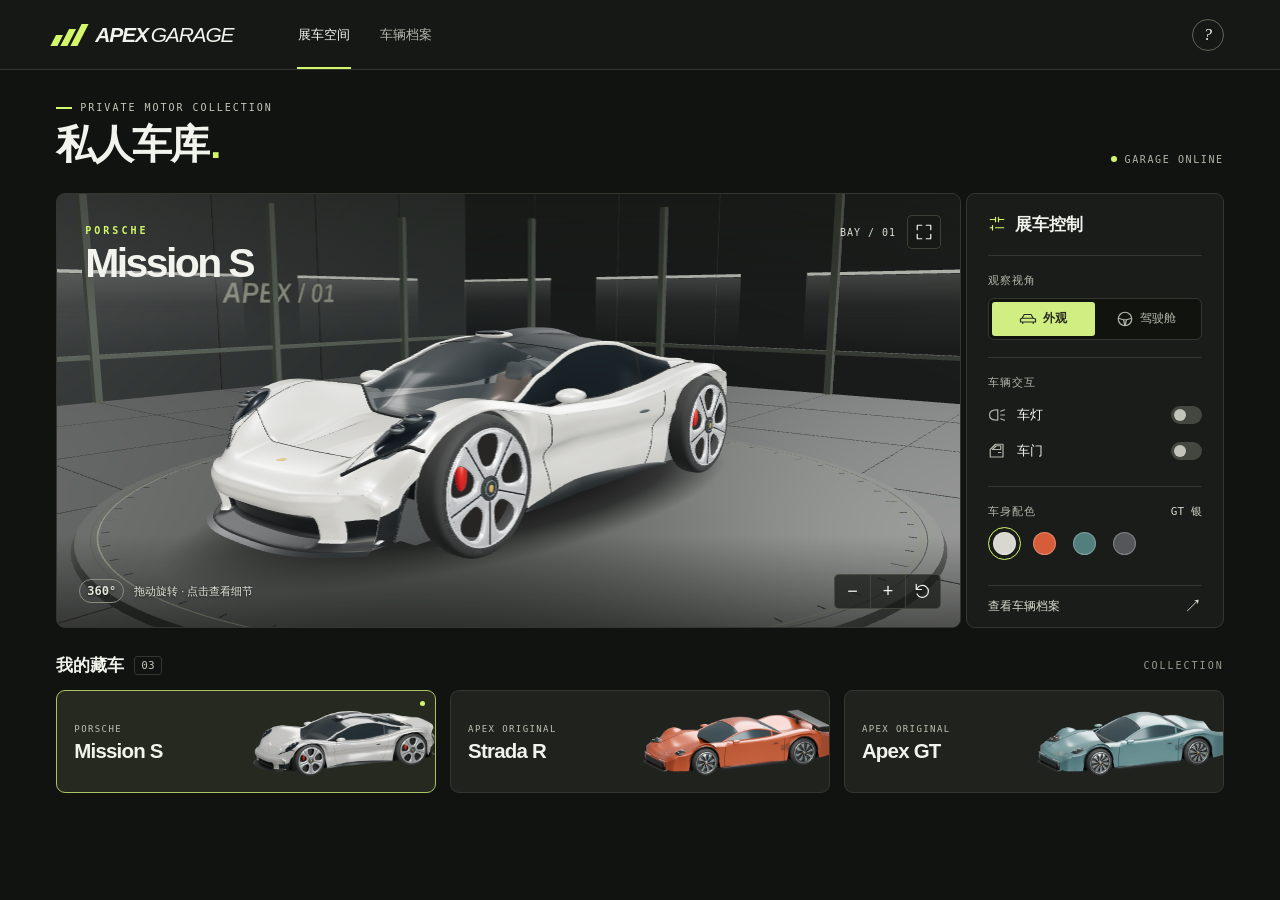
==== index.html @ 9cdf5c0c "Publish the Apex Garage viewer and display models" ====
<!doctype html>
<html lang="zh-CN">
  <head>
    <meta charset="utf-8" />
    <meta
      name="viewport"
      content="width=device-width,initial-scale=1,viewport-fit=cover"
    />
    <meta name="theme-color" content="#121411" />
    <title>Apex Garage · 私人车库</title>
    <link rel="stylesheet" href="./style.css" />
  </head>
  <body>
    <header>
      <div class="bar">
        <a class="identity" href="./" aria-label="Apex Garage 首页"
          ><span class="mark"><i></i><i></i><i></i></span
          ><strong>APEX<span>GARAGE</span></strong></a
        >
        <nav>
          <button id="showroom" class="current">展车空间</button
          ><button id="archive">车辆档案</button>
        </nav>
        <button class="help" id="help" aria-label="操作指南">?</button>
      </div>
    </header>
    <main>
      <div class="heading">
        <div>
          <div class="kicker"><i></i> PRIVATE MOTOR COLLECTION</div>
          <h1>私人车库<span>.</span></h1>
        </div>
        <div class="counter"><span class="dot"></span> GARAGE ONLINE</div>
      </div>
      <div class="workspace">
        <section class="stage" aria-label="三维车辆展示">
          <div
            id="viewport"
            tabindex="0"
            aria-label="拖动旋转，点击车身放大，方向键环视"
          ></div>
          <div class="stage-title">
            <small id="brand">PORSCHE</small>
            <h2 id="model">Mission S</h2>
          </div>
          <span class="bay" id="bay">BAY / 01</span
          ><button
            id="expand"
            class="square"
            aria-label="全屏查看"
            title="全屏查看"
          ></button>
          <div class="stage-foot">
            <span class="gesture"
              ><b>360°</b><span id="hint">拖动旋转 · 点击查看细节</span></span
            >
            <div class="tools">
              <button id="minus" aria-label="缩小">−</button
              ><button id="plus" aria-label="放大">+</button
              ><button id="reset" aria-label="复位视角"></button>
            </div>
          </div>
          <div id="load" role="status">正在装载模型…</div>
        </section>
        <aside>
          <div class="panel-title">
            <i data-ic="sliders"></i>
            <h2>展车控制</h2>
          </div>
          <div class="group">
            <h3>观察视角</h3>
            <div class="seg">
              <button id="outside" aria-pressed="true">
                <i data-ic="car"></i>外观</button
              ><button id="inside" aria-pressed="false">
                <i data-ic="wheel"></i>驾驶舱
              </button>
            </div>
          </div>
          <div class="group">
            <h3>车辆交互</h3>
            <button class="row" id="lights" role="switch" aria-checked="false">
              <i data-ic="light"></i>车灯<span class="switch"></span></button
            ><button class="row" id="doors" role="switch" aria-checked="false">
              <i data-ic="door"></i>车门<span class="switch"></span>
            </button>
          </div>
          <div class="group finish">
            <div class="subhead">
              <h3>车身配色</h3>
              <small id="paintname"></small>
            </div>
            <div id="swatches"></div>
          </div>
          <button class="detail-link" id="detail">
            查看车辆档案 <span>↗</span>
          </button>
        </aside>
      </div>
      <section class="collection">
        <div class="collection-title">
          <h2>我的藏车 <small>03</small></h2>
          <span>COLLECTION</span>
        </div>
        <div class="cards" id="cards"></div>
      </section>
    </main>
    <dialog id="dialog">
      <div class="dialog-top">
        <small id="dialogTag">VEHICLE FILE</small
        ><button id="close" aria-label="关闭">×</button>
      </div>
      <div id="dialogBody"></div>
    </dialog>
    <script type="module" src="./assets/garage.js"></script>
  </body>
</html>
---- style.css ----
/* finesse · register=product · graphite and citron · automotive showroom */
:root {
  color-scheme: dark;
  --bg: #111310;
  --panel: #1a1c19;
  --edge: #34372f;
  --ink: #f2f3ed;
  --muted: #b2b6aa;
  --accent: #d3f66b;
  --mono: "SFMono-Regular", Consolas, monospace;
}
* {
  box-sizing: border-box;
}
html,
body {
  overflow-x: clip;
}
body {
  margin: 0;
  background: var(--bg);
  color: var(--ink);
  font:
    14px "Helvetica Neue",
    Arial,
    "PingFang SC",
    "Microsoft YaHei",
    sans-serif;
}
button,
a {
  font: inherit;
  color: inherit;
}
button {
  cursor: pointer;
  background: none;
  border: 0;
}
button:disabled {
  cursor: default;
  opacity: 0.45;
}
button:hover:enabled,
a:hover {
  filter: brightness(1.14);
}
button:focus-visible,
a:focus-visible,
#viewport:focus-visible {
  outline: 2px solid var(--accent);
  outline-offset: -2px;
}
header {
  border-bottom: 1px solid var(--edge);
  background: #161815;
}
.bar,
main {
  width: min(1480px, 100%);
  margin: auto;
  padding-inline: clamp(18px, 4.4vw, 76px);
}
.bar {
  display: flex;
  align-items: center;
  height: 69px;
  gap: 64px;
}
.identity {
  display: flex;
  align-items: center;
  gap: 12px;
  text-decoration: none;
}
.identity strong {
  font-size: 21px;
  letter-spacing: -1.2px;
  font-style: italic;
  font-weight: 900;
}
.identity strong span {
  font-weight: 400;
  margin-left: 3px;
}
.mark {
  display: flex;
  gap: 3px;
  transform: skewX(-27deg);
  align-items: flex-end;
}
.mark i {
  width: 7px;
  height: 22px;
  background: var(--accent);
}
.mark i:first-child {
  height: 11px;
}
.mark i:nth-child(2) {
  height: 17px;
}
nav {
  display: flex;
  height: 100%;
  gap: 28px;
}
nav button {
  color: var(--muted);
  border-bottom: 2px solid transparent;
  padding: 2px 1px 0;
  font-weight: 550;
  font-size: 13px;
}
nav .current {
  color: var(--ink);
  border-color: var(--accent);
}
.help {
  margin-left: auto;
  width: 32px;
  height: 32px;
  border: 1px solid #606457;
  border-radius: 50%;
  font: italic 17px Georgia;
}
.heading {
  display: flex;
  align-items: flex-end;
  justify-content: space-between;
  padding: 32px 0 23px;
}
.kicker,
.bay,
.counter,
.collection-title > span,
.dialog-top small,
.stage-title small,
.subhead small,
.card small {
  font-family: var(--mono);
}
.kicker {
  display: flex;
  align-items: center;
  gap: 8px;
  color: #c1c7b8;
  font-size: 10px;
  letter-spacing: 2px;
}
.kicker i {
  width: 16px;
  height: 2px;
  background: var(--accent);
}
h1,
h2,
h3 {
  margin: 0;
}
h1 {
  font-size: clamp(34px, 3.1vw, 48px);
  font-weight: 800;
  letter-spacing: -2px;
  line-height: 1.25;
  margin-top: 7px;
}
h1 span {
  color: var(--accent);
  margin-left: 2px;
}
.counter {
  display: flex;
  align-items: center;
  gap: 8px;
  letter-spacing: 1.6px;
  font-size: 10px;
  color: var(--muted);
  padding-bottom: 5px;
}
.dot {
  width: 6px;
  height: 6px;
  border-radius: 50%;
  background: var(--accent);
}
.workspace {
  display: grid;
  grid-template-columns: minmax(0, 1fr) clamp(258px, 22%, 330px);
  gap: 15px;
}
.stage,
aside,
.card,
dialog {
  border: 1px solid var(--edge);
  border-radius: 9px;
  overflow: hidden;
}
.stage {
  position: relative;
  isolation: isolate;
  background: #30312e;
  min-height: 435px;
  aspect-ratio: 2.08;
}
.stage:after {
  content: "";
  position: absolute;
  inset: 0;
  pointer-events: none;
  background: linear-gradient(
    180deg,
    #11150e55,
    transparent 29%,
    transparent 79%,
    #0b0c0a80
  );
  z-index: 0;
}
#viewport {
  position: absolute;
  inset: 0;
  touch-action: none;
  cursor: grab;
  background-position: center;
  background-size: cover;
}
#viewport:active {
  cursor: grabbing;
}
canvas {
  display: block;
  width: 100%;
  height: 100%;
}
.stage-title,
.bay,
.square,
.stage-foot,
#load {
  position: absolute;
  z-index: 1;
}
.stage-title,
.bay {
  pointer-events: none;
}
.stage-title {
  top: 27px;
  left: 28px;
}
.stage-title small {
  font-size: 10px;
  font-weight: 650;
  letter-spacing: 3px;
  color: var(--accent);
}
.stage-title h2 {
  font-size: clamp(32px, 3.2vw, 53px);
  font-weight: 550;
  letter-spacing: -2.6px;
  line-height: 1.08;
  margin-top: 4px;
}
.bay {
  right: 64px;
  top: 33px;
  font-size: 10px;
  color: #dce0d2;
  letter-spacing: 1px;
}
.square,
.tools {
  background: #171915ba;
  border: 1px solid #65685c80;
  border-radius: 5px;
}
.square {
  top: 21px;
  right: 19px;
  width: 34px;
  height: 34px;
  display: grid;
  place-items: center;
}
.stage-foot {
  left: 22px;
  right: 19px;
  bottom: 18px;
  display: flex;
  align-items: center;
  justify-content: space-between;
  gap: 6px;
  pointer-events: none;
}
.gesture {
  display: flex;
  align-items: center;
  gap: 10px;
  color: #e2e4da;
  font-size: 11px;
  text-shadow: 0 1px 3px #191c17;
}
.gesture b {
  font: 600 12px var(--mono);
  border: 1px solid #8b8d7e;
  border-radius: 20px;
  padding: 4px 7px;
}
.tools {
  display: flex;
  pointer-events: auto;
}
.tools button {
  width: 35px;
  height: 33px;
  display: grid;
  place-items: center;
  font-size: 18px;
}
.tools button + button {
  border-left: 1px solid #5a5d5180;
}
svg {
  width: 18px;
  height: 18px;
  fill: none;
  stroke: currentColor;
  stroke-width: 1.6;
  stroke-linejoin: round;
  stroke-linecap: round;
  display: block;
}
i[data-ic] {
  display: inline-flex;
  font-style: normal;
}
aside {
  background: var(--panel);
  display: flex;
  flex-direction: column;
  padding: 0 21px;
}
.panel-title,
.subhead,
.seg,
.row,
.detail-link,
.collection-title,
.collection-title h2,
.dialog-top {
  display: flex;
  align-items: center;
}
.panel-title {
  gap: 9px;
  border-bottom: 1px solid var(--edge);
  padding: 19px 0;
}
.panel-title i {
  color: var(--accent);
}
.panel-title h2,
.collection-title h2 {
  font-size: 17px;
  font-weight: 650;
}
.group {
  padding: 17px 0;
  border-bottom: 1px solid var(--edge);
}
.group h3 {
  font-size: 11px;
  color: var(--muted);
  letter-spacing: 1px;
  font-weight: 500;
}
.seg {
  margin-top: 10px;
  padding: 3px;
  border: 1px solid var(--edge);
  border-radius: 6px;
  background: #11130f;
}
.seg button {
  display: flex;
  align-items: center;
  justify-content: center;
  gap: 6px;
  flex: 1;
  height: 34px;
  border-radius: 3px;
  font-size: 12px;
  color: var(--muted);
}
.seg button[aria-pressed="true"] {
  background: #d1ee83;
  color: #252a1b;
  font-weight: 650;
}
.row {
  width: 100%;
  gap: 11px;
  font-size: 13px;
  padding: 0;
  height: 36px;
}
.row:first-of-type {
  margin-top: 7px;
}
.row i {
  color: var(--muted);
}
.switch {
  margin-left: auto;
  position: relative;
  width: 31px;
  height: 18px;
  border-radius: 30px;
  background: #44473f;
}
.switch:after {
  content: "";
  position: absolute;
  left: 3px;
  top: 3px;
  width: 12px;
  height: 12px;
  border-radius: 100%;
  background: #c2c4bc;
  transition: transform 0.22s;
}
.row[aria-checked="true"] .switch {
  background: var(--accent);
}
.row[aria-checked="true"] .switch:after {
  background: #303924;
  transform: translateX(13px);
}
.subhead {
  justify-content: space-between;
}
.subhead small {
  color: #d1d5c9;
  font-size: 11px;
}
.finish {
  border: 0;
}
#swatches {
  display: flex;
  align-items: center;
  gap: 7px;
  margin-top: 8px;
}
.swatch {
  width: 33px;
  height: 33px;
  border-radius: 50%;
  border: 1px solid transparent;
  padding: 4px;
}
.swatch span {
  display: block;
  width: 100%;
  height: 100%;
  border: 1px solid #ffffff40;
  border-radius: 100%;
  background: var(--sw);
}
.swatch[aria-pressed="true"] {
  border-color: var(--accent);
}
.detail-link {
  width: 100%;
  border-top: 1px solid var(--edge);
  margin-top: auto;
  justify-content: space-between;
  min-height: 42px;
  padding: 0;
  font-size: 12px;
  color: #d7dacc;
}
.detail-link span {
  font-size: 18px;
}
.collection {
  padding: 26px 0 36px;
}
.collection-title {
  justify-content: space-between;
  margin-bottom: 13px;
}
.collection-title h2 {
  gap: 10px;
}
.collection-title small {
  font: 11px var(--mono);
  padding: 2px 6px;
  color: #bec3b4;
  border: 1px solid var(--edge);
  border-radius: 3px;
}
.collection-title > span {
  font-size: 10px;
  letter-spacing: 2px;
  color: #969c8d;
}
.cards {
  display: grid;
  grid-template-columns: repeat(3, minmax(0, 1fr));
  gap: 14px;
}
.card {
  position: relative;
  background: #20221e;
  min-height: 103px;
  width: 100%;
  text-align: left;
  display: flex;
  align-items: center;
  padding: 16px 17px;
  isolation: isolate;
}
.card[aria-pressed="true"] {
  border-color: #a9c663;
  background: #25291f;
}
.card small {
  color: #bdc3b4;
  font-size: 9px;
  letter-spacing: 1.4px;
}
.card strong {
  display: block;
  font-size: clamp(17px, 1.6vw, 25px);
  font-weight: 550;
  letter-spacing: -0.8px;
  margin-top: 4px;
}
.card img {
  position: absolute;
  right: -2%;
  width: 52%;
  height: 90%;
  object-fit: contain;
  z-index: -1;
}
.card[aria-pressed="true"]:after {
  content: "";
  position: absolute;
  right: 10px;
  top: 10px;
  width: 5px;
  height: 5px;
  border-radius: 100%;
  background: var(--accent);
}
#load {
  top: 53%;
  left: 50%;
  transform: translate(-50%, -50%);
  background: #1c2019d9;
  border-radius: 4px;
  padding: 7px 11px;
  color: #eff2e9;
  font-size: 12px;
}
#load[hidden] {
  display: none;
}
.stage:fullscreen,
.stage.immersive {
  width: 100%;
  height: 100dvh;
  aspect-ratio: auto;
}
.stage.immersive {
  position: fixed;
  inset: 0;
  z-index: 8;
}
.stage.cockpit .stage-title h2 {
  font-size: 24px;
}
.stage.cockpit .stage-title {
  top: 16px;
}
.tools button:active,
.square:active {
  background: #586147;
}
dialog {
  background: var(--panel);
  color: var(--ink);
  width: min(450px, calc(100% - 32px));
  padding: 24px;
  max-height: 85dvh;
}
dialog::backdrop {
  background: #060805bd;
}
.dialog-top {
  justify-content: space-between;
}
.dialog-top small {
  color: var(--accent);
  font-size: 10px;
  letter-spacing: 2px;
}
.dialog-top button {
  font-size: 22px;
  width: 35px;
  height: 35px;
}
dialog h2 {
  font-size: 30px;
  margin: 14px 0;
}
dialog p,
dialog li {
  line-height: 1.85;
  color: #c4c9bc;
}
dialog ul {
  padding-left: 20px;
}
dialog a {
  color: var(--accent);
  font-size: 13px;
}
dialog img {
  width: 100%;
  height: 140px;
  object-fit: contain;
  background: #22251e;
  border-radius: 5px;
}
@media (min-width: 1600px) {
  .stage {
    aspect-ratio: 2.13;
  }
}
@media (max-width: 930px) {
  .workspace {
    grid-template-columns: minmax(0, 1fr) 232px;
  }
  .stage {
    aspect-ratio: auto;
  }
  .bar,
  main {
    padding-inline: 22px;
  }
  .card {
    padding: 12px;
  }
  .card img {
    width: 49%;
  }
  aside {
    padding: 0 16px;
  }
}
@media (max-width: 720px) {
  .bar,
  main {
    padding-inline: 16px;
  }
  .bar {
    height: 59px;
    gap: 22px;
  }
  .identity {
    gap: 8px;
  }
  .identity strong {
    font-size: 17px;
  }
  .mark i {
    width: 5px;
  }
  nav {
    gap: 16px;
  }
  nav button {
    font-size: 12px;
  }
  .help {
    width: 32px;
    height: 32px;
  }
  .heading {
    padding: 23px 0 17px;
  }
  .counter {
    font-size: 8px;
    letter-spacing: 1px;
  }
  .kicker {
    font-size: 8px;
  }
  .workspace {
    display: flex;
    flex-direction: column;
    gap: 12px;
  }
  .stage {
    width: 100%;
    min-height: 0;
    height: clamp(290px, 74vw, 410px);
  }
  .stage-title {
    top: 17px;
    left: 17px;
  }
  .stage-title h2 {
    font-size: 32px;
  }
  .square {
    top: 12px;
    right: 12px;
    width: 42px;
    height: 42px;
  }
  .bay {
    right: 62px;
    top: 27px;
  }
  .stage-foot {
    left: 12px;
    right: 12px;
    bottom: 12px;
  }
  .gesture {
    gap: 6px;
    font-size: 10px;
  }
  .tools button {
    width: 39px;
    height: 42px;
  }
  .panel-title {
    padding: 14px 0;
  }
  .group {
    padding: 11px 0;
  }
  .row {
    height: 44px;
  }
  .seg button {
    height: 41px;
  }
  .swatch {
    width: 43px;
    height: 43px;
  }
  .finish {
    padding: 12px 0;
  }
  .detail-link {
    min-height: 44px;
  }
  .cards {
    grid-template-columns: 1fr;
  }
  .card {
    min-height: 83px;
    padding: 14px 20px;
  }
  .card img {
    width: 49%;
    right: 0;
  }
  .card strong {
    font-size: 22px;
  }
  .collection {
    padding-top: 22px;
  }
  .stage.immersive {
    height: 100dvh;
  }
  .stage.cockpit .stage-title {
    display: none;
  }
}
@media (max-width: 375px) {
  .bar {
    gap: 12px;
  }
  nav {
    gap: 10px;
  }
  .counter {
    letter-spacing: 0;
  }
  .gesture span {
    max-width: 78px;
  }
  .tools button {
    width: 35px;
  }
  .bay {
    display: none;
  }
}
@media (prefers-reduced-motion: reduce) {
  * {
    transition-duration: 0s !important;
  }
}
@media (max-width: 720px) {
  main {
    display: flex;
    flex-direction: column;
  }
  .workspace {
    display: contents;
  }
  .stage {
    order: 1;
  }
  .collection {
    order: 2;
    padding: 17px 0 16px;
  }
  .collection-title {
    margin-bottom: 8px;
  }
  .collection-title h2 {
    font-size: 15px;
  }
  .cards {
    display: flex;
    gap: 8px;
    overflow-x: auto;
    scroll-snap-type: x proximity;
    padding: 1px 0 4px;
  }
  .card {
    min-height: 69px;
    flex: 0 0 min(217px, 68vw);
    scroll-snap-align: start;
    padding: 10px 12px;
  }
  .card strong {
    font-size: 18px;
  }
  .card small {
    font-size: 8px;
  }
  .card img {
    right: 0;
    width: 46%;
  }
  aside {
    order: 3;
    margin-bottom: 24px;
  }
  .workspace aside .row {
    font-size: 14px;
  }
  .stage .tools button {
    min-width: 42px;
  }
  .help {
    position: relative;
  }
  .help:before {
    content: "";
    position: absolute;
    inset: -6px;
  }
}
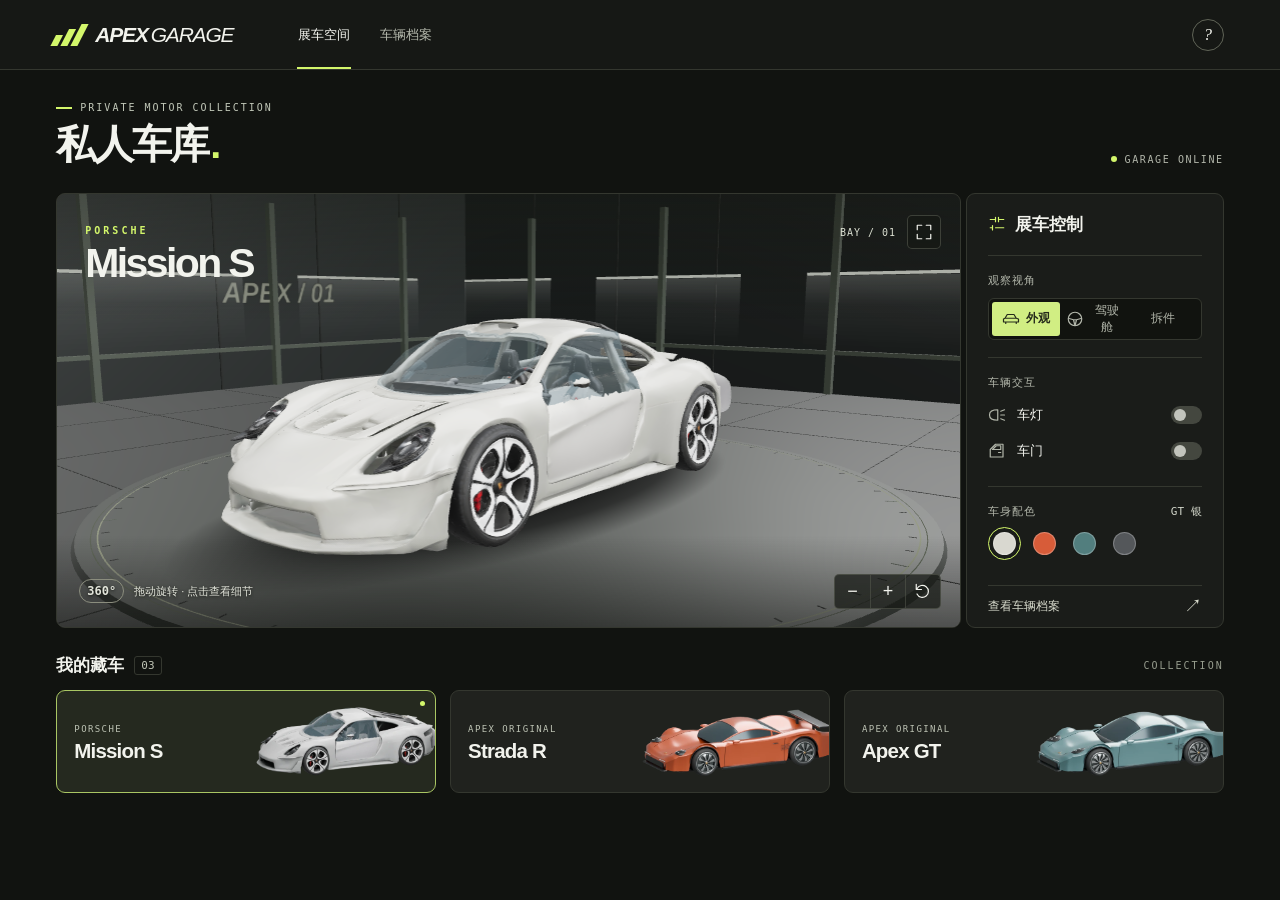
==== commit 15c30c18: "Assemble the reviewed Mission S models and add interactive parts inspection" ====
--- a/index.html
+++ b/index.html
@@ -50,6 +50,10 @@
             aria-label="全屏查看"
             title="全屏查看"
           ></button>
+          <div id="part-dock" hidden>
+            <select id="part-select" aria-label="选择拆件"></select>
+            <button id="exit-parts" type="button">返回整车</button>
+          </div>
           <div class="stage-foot">
             <span class="gesture"
               ><b>360°</b><span id="hint">拖动旋转 · 点击查看细节</span></span
@@ -74,7 +78,7 @@
                 <i data-ic="car"></i>外观</button
               ><button id="inside" aria-pressed="false">
                 <i data-ic="wheel"></i>驾驶舱
-              </button>
+              </button><button id="parts" aria-pressed="false" disabled>拆件</button>
             </div>
           </div>
           <div class="group">
--- a/style.css
+++ b/style.css
@@ -875,3 +875,37 @@
     inset: -6px;
   }
 }
+
+#part-dock {
+  position: absolute;
+  z-index: 2;
+  left: 50%;
+  transform: translateX(-50%);
+  bottom: 56px;
+  max-width: calc(100% - 24px);
+  display: flex;
+  align-items: center;
+  gap: 4px;
+  padding: 3px;
+  border: 1px solid #67705a;
+  border-radius: 7px;
+  background: #1a1d19f5;
+  white-space: nowrap;
+}
+#part-dock[hidden], .seg button[hidden] { display: none; }
+#part-dock select, #exit-parts {
+  font: inherit;
+  color: var(--ink);
+  background: #282e23;
+  border: 0;
+  border-radius: 4px;
+  padding: 0 10px;
+  min-height: 40px;
+}
+#exit-parts { color: var(--accent); }
+.inspecting .stage-title, .inspecting .bay { display: none; }
+.seg button:disabled, .row:disabled { opacity: .45; }
+@media (max-width:720px) {
+  .stage.inspecting { height: clamp(390px, 100vw, 490px); }
+  #part-dock { bottom: 60px; }
+}
